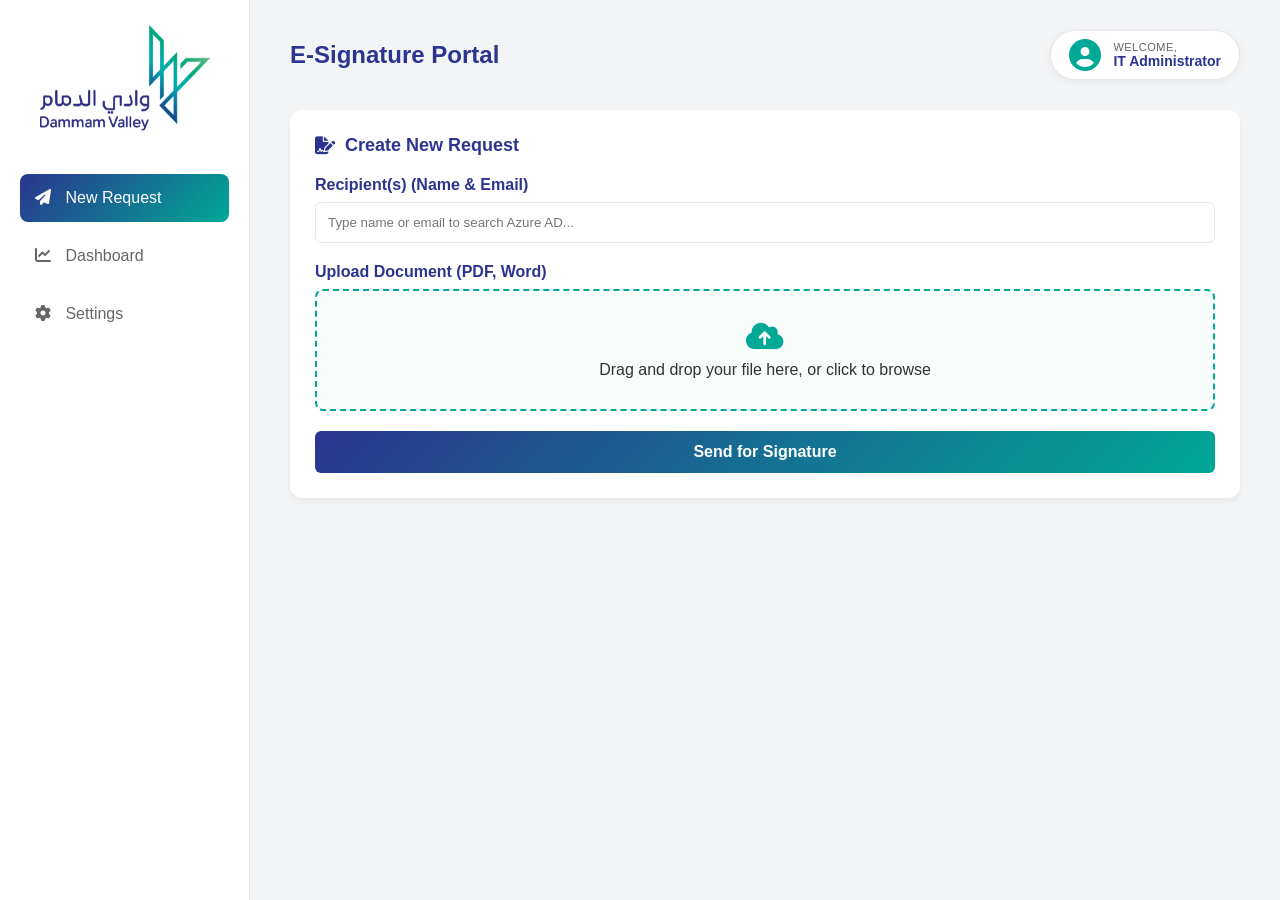
==== index.html @ 690c69aa "Update Smart Frontend" ====
<!DOCTYPE html>
<html lang="en">
<head>
    <meta charset="UTF-8">
    <meta name="viewport" content="width=device-width, initial-scale=1.0">
    <title>Dammam Valley E-Signature</title>
    
    <!-- Stylesheets -->
    <link rel="stylesheet" href="style.css">
    <!-- FontAwesome for Icons -->
    <link rel="stylesheet" href="https://cdnjs.cloudflare.com/ajax/libs/font-awesome/6.4.0/css/all.min.css">
    <!-- Microsoft Authentication Library (MSAL) -->
    <script src="https://alcdn.msauth.net/browser/2.30.0/js/msal-browser.min.js"></script>
</head>
<body>

    <!-- ==========================================
         SIDEBAR NAVIGATION
         ========================================== -->
    <div class="sidebar">
        <!-- Company Logo -->
        <img src="dammam-valley.png" alt="Dammam Valley Logo" class="logo">
        
        <!-- Navigation Menu -->
        <ul class="nav-links">
            <!-- Navigation triggers showSection() defined in script.js -->
            <li class="active" onclick="showSection('newRequest')"><i class="fa-solid fa-paper-plane"></i> New Request</li>
            <li onclick="showSection('dashboard')"><i class="fa-solid fa-chart-line"></i> Dashboard</li>
            <li><i class="fa-solid fa-gear"></i> Settings</li>
        </ul>
    </div>

    <!-- ==========================================
         MAIN CONTENT AREA
         ========================================== -->
    <div class="main-content">
        
        <!-- --- Header Section --- -->
        <header>
            <h1>E-Signature Portal</h1>
            
            <!-- Current User Profile / Greeting -->
            <!-- Note: In the future, this data can be fetched dynamically via Microsoft Graph API / Teams Context -->
            <div class="user-profile">
                <i class="fa-solid fa-circle-user avatar-icon"></i>
                <div class="user-info">
                    <span class="greeting">Welcome,</span>
                    <span class="user-name">IT Administrator</span>
                </div>
            </div>
        </header>

        <!-- --- SECTION 1: Create New Request (Default View) --- -->
        <section id="newRequestSection" class="card new-request-card">
            <h2><i class="fa-solid fa-file-signature"></i> Create New Request</h2>
            
            <form id="signatureForm">
                
                <!-- Smart Recipient Input (Supports Multiple Chips) -->
                <div class="form-group">
                    <label>Recipient(s) (Name & Email)</label>
                    <div class="chips-container" id="recipientChipsContainer" onclick="document.getElementById('recipientSearch').focus()">
                        <!-- Chips will be dynamically added here -->
                        <input type="text" id="recipientSearch" placeholder="Type name or email to search Azure AD..." autocomplete="off">
                    </div>
                    
                    <!-- Dropdown for Azure AD suggestions -->
                    <div id="searchResultsDropdown" class="dropdown-content" style="display: none;">
                        <!-- Results injected via script.js -->
                    </div>
                    
                    <!-- Hidden input to store final array of emails for Form Submit -->
                    <input type="hidden" id="finalRecipients" required>
                </div>

                <!-- File Upload Area -->
                <div class="form-group">
                    <label class="section-label">Upload Document (PDF, Word)</label>
                    <!-- Clicking this box triggers the hidden file input -->
                    <div class="file-upload-box" onclick="document.getElementById('document').click()">
                        <i class="fa-solid fa-cloud-arrow-up"></i>
                        <input type="file" id="document" accept=".pdf, .doc, .docx" required style="display:none;">
                        <p id="fileNameDisplay">Drag and drop your file here, or click to browse</p>
                    </div>
                </div>

                <!-- Hidden Fields for Sender Information -->
                <!-- Note: These can be dynamically populated using MS Graph / Teams Context -->
                <input type="hidden" id="senderName" value="IT Administrator">
                <input type="hidden" id="senderEmail" value="it_dept@dammamvalley.sa">
                
                <!-- Submit Button -->
                <button type="submit" class="btn-primary">Send for Signature</button>
            </form>
        </section>

        <!-- --- SECTION 2: Dashboard (Hidden by Default) --- -->
        <section id="dashboardSection" class="card dashboard-card" style="display: none;">
            
            <!-- Sent Requests Table -->
            <h2><i class="fa-solid fa-paper-plane"></i> Sent Requests</h2>
            <table class="requests-table">
                <thead>
                    <tr>
                        <th>Recipient Name</th>
                        <th>Document</th>
                        <th>Date</th>
                        <th>Status</th>
                        <th>Details</th>
                    </tr>
                </thead>
                <!-- Data injected dynamically via script.js (from mock data / future SharePoint list) -->
                <tbody id="sentRequestsBody">
                </tbody>
            </table>

            <!-- Received Requests Table -->
            <h2 style="margin-top: 40px;"><i class="fa-solid fa-inbox"></i> Received Requests</h2>
            <table class="requests-table">
                <thead>
                    <tr>
                        <th>Sender Name</th>
                        <th>Document</th>
                        <th>Date</th>
                        <th>Status</th>
                        <th>Details</th>
                    </tr>
                </thead>
                <!-- Data injected dynamically via script.js -->
                <tbody id="receivedRequestsBody">
                </tbody>
            </table>
        </section>

    </div>

    <!-- ==========================================
         MODAL: Request Details (Dynamic Popup)
         ========================================== -->
    <div id="detailsModal" class="modal">
        <div class="modal-content">
            <!-- Close Button -->
            <span class="close" onclick="closeModal()">&times;</span>
            
            <!-- Modal Header -->
            <div class="modal-header">
                <h2><i class="fa-solid fa-file-contract"></i> Signature Request Details</h2>
                <span id="modalStatusBadge" class="status">Loading...</span>
            </div>
            
            <!-- Modal Body -->
            <div class="modal-body">
                <div class="details-grid">
                    
                    <!-- Sender Information Card -->
                    <div class="detail-box">
                        <h3><i class="fa-solid fa-paper-plane"></i> Sender Info</h3>
                        <p><strong>Name:</strong> <span id="modalSenderName"></span></p>
                        <p><strong>Email:</strong> <span id="modalSenderEmail"></span></p>
                    </div>

                    <!-- Recipient Information Card -->
                    <div class="detail-box">
                        <h3><i class="fa-solid fa-user-pen"></i> Recipient Info</h3>
                        <p><strong>Name:</strong> <span id="modalRecipientName"></span></p>
                        <p><strong>Email:</strong> <span id="modalRecipientEmail"></span></p>
                    </div>
                </div>

                <!-- Document Metadata Card -->
                <div class="document-info-box">
                    <h3><i class="fa-solid fa-file-pdf"></i> Document Information</h3>
                    <p><strong>File Name:</strong> <span id="modalFileName"></span></p>
                    <p><strong>Order ID:</strong> <span id="modalOrderId"></span></p>
                    <p><strong>Date Created:</strong> <span id="modalDate"></span></p>
                </div>
                
                <!-- Action Buttons -->
                <div class="modal-actions">
                    <button class="btn-primary" id="btnViewDocument" style="width: auto;"><i class="fa-solid fa-eye"></i> View Document</button>
                    <!-- Reminder button visibility controlled by script.js based on status and user role -->
                    <button class="btn-secondary" id="btnSendReminder" style="width: auto;"><i class="fa-solid fa-bell"></i> Send Reminder</button>
                </div>
            </div>
        </div>
    </div>

    <!-- External JavaScript -->
    <script src="script.js"></script>
</body>
</html>
---- style.css ----
/* ==========================================
   1. CSS VARIABLES (Theme Colors & Settings)
   Note: Colors are inspired by Dammam Valley branding
   ========================================== */
:root {
    --dv-dark-blue: #2B358F;
    --dv-teal: #00A896;
    --dv-gradient: linear-gradient(135deg, #2B358F 0%, #00A896 100%);
    --bg-color: #F3F4F6;
    --card-bg: #FFFFFF;
    --text-main: #333333;
    --text-muted: #666666;
    --border-color: #E5E7EB;
}

/* ==========================================
   2. RESET & BASE STYLES
   ========================================== */
* {
    box-sizing: border-box;
    margin: 0;
    padding: 0;
    font-family: 'Segoe UI', Tahoma, Geneva, Verdana, sans-serif;
}

body {
    background-color: var(--bg-color);
    display: flex;
    min-height: 100vh;
    color: var(--text-main);
}

/* ==========================================
   3. SIDEBAR NAVIGATION
   ========================================== */
.sidebar {
    width: 250px;
    background: white;
    border-right: 1px solid var(--border-color);
    padding: 20px;
    display: flex;
    flex-direction: column;
}

.logo {
    width: 100%;
    max-width: 180px;
    margin-bottom: 40px;
    align-self: center;
}

.nav-links {
    list-style: none;
}

.nav-links li {
    padding: 15px;
    margin-bottom: 10px;
    border-radius: 8px;
    cursor: pointer;
    color: var(--text-muted);
    transition: all 0.3s;
}

.nav-links li i {
    margin-right: 10px;
}

/* Active and Hover states for sidebar links */
.nav-links li:hover, 
.nav-links li.active {
    background: var(--dv-gradient);
    color: white;
}

/* ==========================================
   4. MAIN CONTENT & HEADER
   ========================================== */
.main-content {
    flex: 1;
    padding: 30px 40px;
}

header {
    display: flex;
    justify-content: space-between;
    align-items: center;
    margin-bottom: 30px;
}

header h1 {
    color: var(--dv-dark-blue);
    font-size: 24px;
}

/* User Profile Badge (Top Right) */
.user-profile {
    display: flex;
    align-items: center;
    gap: 12px;
    background: white;
    padding: 8px 18px;
    border-radius: 30px;
    box-shadow: 0 2px 8px rgba(0,0,0,0.06);
    border: 1px solid var(--border-color);
}

.avatar-icon {
    font-size: 32px;
    color: var(--dv-teal);
}

.user-info {
    display: flex;
    flex-direction: column;
}

.greeting {
    font-size: 11px;
    color: var(--text-muted);
    text-transform: uppercase;
    letter-spacing: 0.5px;
}

.user-name {
    font-size: 14px;
    font-weight: bold;
    color: var(--dv-dark-blue);
}

/* ==========================================
   5. CARDS & FORMS (New Request Section)
   ========================================== */
.card {
    background: var(--card-bg);
    border-radius: 12px;
    padding: 25px;
    margin-bottom: 30px;
    box-shadow: 0 4px 6px rgba(0,0,0,0.05);
}

h2 {
    color: var(--dv-dark-blue);
    font-size: 18px;
    margin-bottom: 20px;
    display: flex;
    align-items: center;
    gap: 10px;
}

.form-group {
    margin-bottom: 20px;
}

label {
    display: block;
    margin-bottom: 8px;
    font-weight: 600;
    color: var(--dv-dark-blue);
}

input[type="text"] {
    width: 100%;
    padding: 12px;
    border: 1px solid var(--border-color);
    border-radius: 6px;
    outline: none;
}

input[type="text"]:focus {
    border-color: var(--dv-teal);
    box-shadow: 0 0 0 3px rgba(0, 168, 150, 0.1);
}

/* Drag & Drop File Upload Area */
.file-upload-box {
    border: 2px dashed var(--dv-teal);
    border-radius: 8px;
    padding: 30px;
    text-align: center;
    background-color: #f8fcfb;
    position: relative;
    cursor: pointer;
}

.file-upload-box i {
    font-size: 30px;
    color: var(--dv-teal);
    margin-bottom: 10px;
}

.file-upload-box input[type="file"] {
    position: absolute;
    top: 0; left: 0; width: 100%; height: 100%;
    opacity: 0; cursor: pointer;
}

/* ==========================================
   6. BUTTONS
   ========================================== */
.btn-primary {
    background: var(--dv-gradient);
    color: white;
    border: none;
    padding: 12px 25px;
    border-radius: 6px;
    cursor: pointer;
    font-weight: bold;
    font-size: 16px;
    width: 100%;
    transition: opacity 0.3s;
}

.btn-primary:hover {
    opacity: 0.9;
}

.btn-secondary {
    background: #f1f5f9;
    color: #475569;
    border: 1px solid #cbd5e1;
    padding: 10px 20px;
    border-radius: 6px;
    cursor: pointer;
    font-weight: bold;
    transition: all 0.3s;
}

.btn-secondary:hover {
    background: #e2e8f0;
    color: #1e293b;
}

.btn-view {
    background: none;
    border: 1px solid var(--dv-teal);
    color: var(--dv-teal);
    padding: 6px 12px;
    border-radius: 4px;
    cursor: pointer;
}

.btn-view:hover {
    background: var(--dv-teal);
    color: white;
}

/* ==========================================
   7. TABLES & STATUS BADGES (Dashboard)
   ========================================== */
.requests-table {
    width: 100%;
    border-collapse: collapse;
}

.requests-table th, .requests-table td {
    padding: 15px;
    text-align: left;
    border-bottom: 1px solid var(--border-color);
}

/* Status Badges */
.status {
    padding: 5px 12px;
    border-radius: 20px;
    font-size: 13px;
    font-weight: bold;
}

.status.pending { 
    background: #e0f0ff; 
    color: #0056b3; 
}

.status.signed { 
    background: #d4edda; 
    color: #155724; 
}

.status.declined {
    background: #fde8e8;
    color: #c81e1e;
}

/* ==========================================
   8. MODAL (Popup Details Overlay)
   ========================================== */
.modal {
    display: none; 
    position: fixed; 
    z-index: 100; 
    left: 0; top: 0; width: 100%; height: 100%; 
    background-color: rgba(0,0,0,0.5); 
}

.modal-content {
    background-color: white;
    padding: 30px;
    border-radius: 12px;
    width: 45%;             /* كبرنا العرض قليلاً ليتناسب مع التفاصيل */
    min-width: 500px;       /* يمنع النافذة من الانكماش الزائد */
    box-shadow: 0 10px 25px rgba(0,0,0,0.2);
    
    /* === الأكواد الجديدة لضمان التوسيط الدقيق داخل Teams === */
    position: absolute;
    top: 50%;
    left: 50%;
    transform: translate(-50%, -50%); /* يسحب النافذة للمنتصف تماماً */
    
    /* === حماية النافذة من القص في الشاشات الصغيرة === */
    max-height: 90vh;       /* النافذة لن تتجاوز 90% من طول الشاشة */
    overflow-y: auto;       /* إذا كانت التفاصيل كثيرة سيظهر شريط تمرير داخل النافذة فقط */
}

.close {
    color: #aaa;
    float: right;
    font-size: 28px;
    font-weight: bold;
    cursor: pointer;
}

.modal-header {
    display: flex;
    justify-content: space-between;
    align-items: center;
    border-bottom: 1px solid var(--border-color);
    padding-bottom: 15px;
    margin-bottom: 20px;
}

.modal-header h2 {
    margin-bottom: 0;
    font-size: 20px;
}

.details-grid {
    display: grid;
    grid-template-columns: 1fr 1fr;
    gap: 20px;
    margin-bottom: 20px;
}

/* Individual Info Boxes inside Modal */
.detail-box {
    background: #f8fcfb;
    border: 1px solid var(--border-color);
    border-radius: 8px;
    padding: 15px;
}

.detail-box h3 {
    font-size: 14px;
    color: var(--dv-teal);
    margin-bottom: 12px;
    border-bottom: 1px dashed var(--border-color);
    padding-bottom: 8px;
}

.detail-box p {
    font-size: 13px;
    margin-bottom: 8px;
    color: var(--text-main);
}

/* Document Meta-data Box inside Modal */
.document-info-box {
    background: #fff;
    border: 1px solid var(--border-color);
    border-left: 4px solid var(--dv-dark-blue);
    border-radius: 8px;
    padding: 15px;
    margin-bottom: 25px;
}

.document-info-box h3 {
    font-size: 15px;
    margin-bottom: 10px;
    color: var(--dv-dark-blue);
}

.document-info-box p {
    font-size: 13px;
    margin-bottom: 6px;
}

.modal-actions {
    display: flex;
    gap: 15px;
    justify-content: flex-end;
    border-top: 1px solid var(--border-color);
    padding-top: 20px;
}

/* Utility Classes */
.mt-15 { 
    margin-top: 15px; 
}

/* ==========================================
   9. CHIPS (Smart Input) & DROPDOWN
   ========================================== */
.chips-container {
    display: flex;
    flex-wrap: wrap;
    align-items: center;
    gap: 8px;
    width: 100%;
    padding: 8px;
    border: 1px solid var(--border-color);
    border-radius: 6px;
    background: white;
    cursor: text;
}
.chips-container:focus-within {
    border-color: var(--dv-teal);
    box-shadow: 0 0 0 3px rgba(0, 168, 150, 0.1);
}
.chips-container input {
    border: none;
    outline: none;
    flex: 1;
    min-width: 200px;
    padding: 4px;
    box-shadow: none;
}
.chip {
    display: flex;
    align-items: center;
    background-color: #e0f2f1;
    color: var(--dv-dark-blue);
    padding: 6px 12px;
    border-radius: 20px;
    font-size: 13px;
    font-weight: 600;
}
.chip i { margin-right: 6px; color: var(--dv-teal); }
.chip-close {
    margin-left: 8px;
    cursor: pointer;
    font-weight: bold;
    color: #999;
}
.chip-close:hover { color: red; }

/* Dropdown Results */
.dropdown-content {
    position: absolute;
    background-color: white;
    border: 1px solid var(--border-color);
    border-radius: 6px;
    width: calc(100% - 80px); /* Adjust based on padding */
    max-height: 200px;
    overflow-y: auto;
    box-shadow: 0px 8px 16px 0px rgba(0,0,0,0.1);
    z-index: 10;
    margin-top: 5px;
}
.dropdown-item {
    padding: 12px 15px;
    cursor: pointer;
    border-bottom: 1px solid #f1f1f1;
}
.dropdown-item:hover { background-color: #f8fcfb; }
.dropdown-item-name { font-weight: bold; color: var(--dv-dark-blue); display: block; }
.dropdown-item-email { font-size: 12px; color: var(--text-muted); }

/* ==========================================
   10. RESPONSIVE DESIGN (Mobile & Tablet)
   ========================================== */
@media (max-width: 768px) {
    body { flex-direction: column; }
    
    .sidebar { width: 100%; border-right: none; border-bottom: 1px solid var(--border-color); padding: 15px; flex-direction: row; justify-content: space-between; align-items: center; }
    .logo { width: 120px; margin-bottom: 0; }
    .nav-links { display: flex; gap: 10px; margin: 0; }
    .nav-links li { padding: 10px; margin: 0; font-size: 14px; }
    
    .main-content { padding: 20px; }
    header { flex-direction: column; align-items: flex-start; gap: 15px; }
    
    .modal-content { width: 95%; min-width: unset; padding: 20px; }
    .details-grid { grid-template-columns: 1fr; } /* Stack details on mobile */
    .requests-table th, .requests-table td { padding: 10px; font-size: 13px; }
}
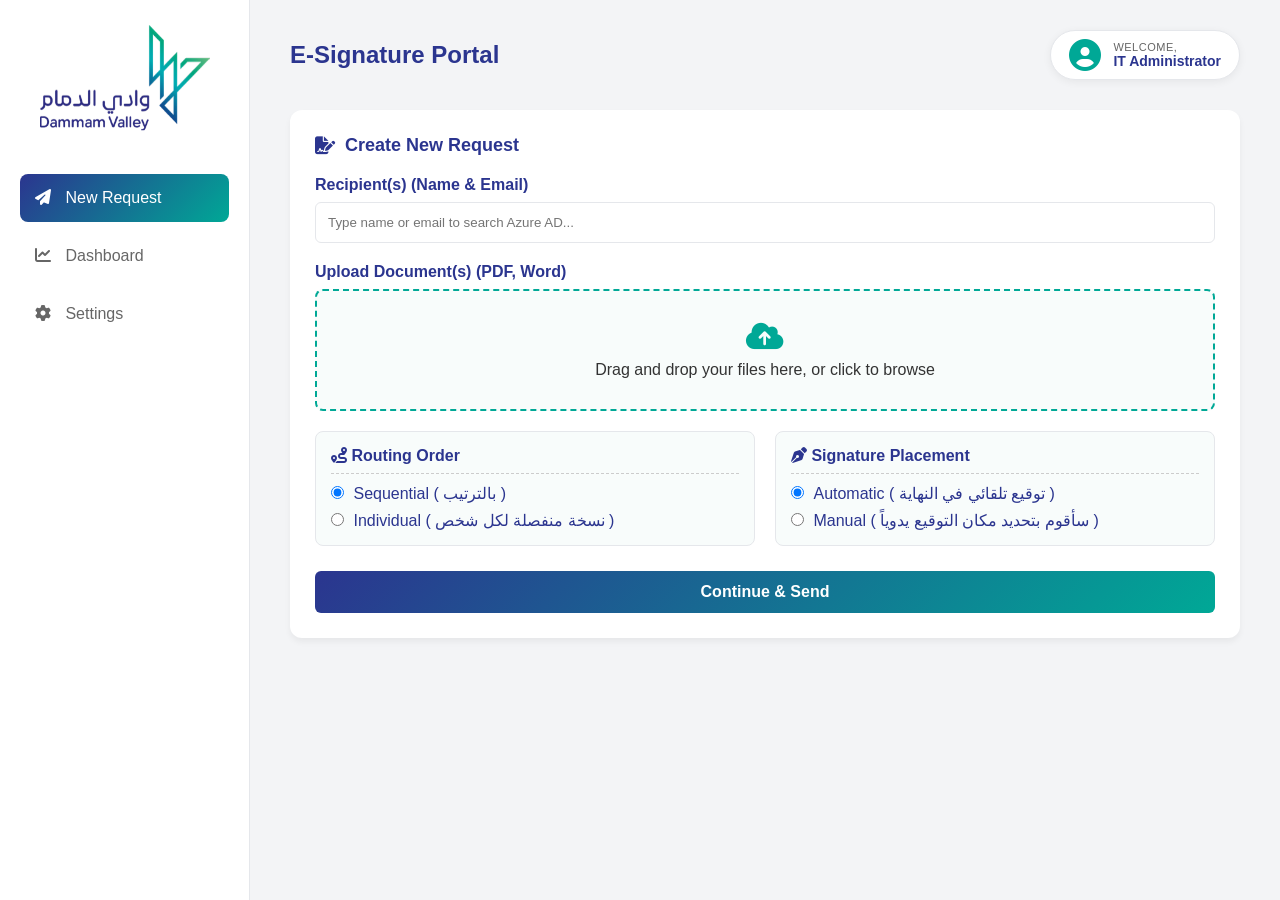
==== commit 5800645a: "Update send new request" ====
--- a/index.html
+++ b/index.html
@@ -65,32 +65,63 @@
                     </div>
                     
                     <!-- Dropdown for Azure AD suggestions -->
-                    <div id="searchResultsDropdown" class="dropdown-content" style="display: none;">
-                        <!-- Results injected via script.js -->
-                    </div>
+                    <div id="searchResultsDropdown" class="dropdown-content" style="display: none;"></div>
                     
                     <!-- Hidden input to store final array of emails for Form Submit -->
                     <input type="hidden" id="finalRecipients" required>
                 </div>
 
-                <!-- File Upload Area -->
+                <!-- File Upload Area (Updated for multiple files) -->
                 <div class="form-group">
-                    <label class="section-label">Upload Document (PDF, Word)</label>
-                    <!-- Clicking this box triggers the hidden file input -->
+                    <label class="section-label">Upload Document(s) (PDF, Word)</label>
                     <div class="file-upload-box" onclick="document.getElementById('document').click()">
                         <i class="fa-solid fa-cloud-arrow-up"></i>
-                        <input type="file" id="document" accept=".pdf, .doc, .docx" required style="display:none;">
-                        <p id="fileNameDisplay">Drag and drop your file here, or click to browse</p>
+                        <!-- أضفنا كلمة multiple للسماح برفع أكثر من ملف -->
+                        <input type="file" id="document" accept=".pdf, .doc, .docx" multiple required style="display:none;">
+                        <p id="fileNameDisplay">Drag and drop your files here, or click to browse</p>
+                    </div>
+                </div>
+
+                <!-- Advanced Sending Options Grid -->
+                <div class="advanced-options-grid" style="display: grid; grid-template-columns: 1fr 1fr; gap: 20px; margin-bottom: 25px;">
+                    
+                    <!-- Routing Options -->
+                    <div class="option-box" style="background: #f8fcfb; padding: 15px; border-radius: 8px; border: 1px solid var(--border-color);">
+                        <label style="margin-bottom: 10px; border-bottom: 1px dashed #ccc; padding-bottom: 8px; color: var(--dv-dark-blue);">
+                            <i class="fa-solid fa-route"></i> Routing Order
+                        </label>
+                        <div style="margin-top: 10px;">
+                            <input type="radio" id="routeSequential" name="routingOrder" value="sequential" checked>
+                            <label for="routeSequential" style="display:inline; font-weight:normal; margin-left: 5px; cursor: pointer;">Sequential ( بالترتيب )</label>
+                        </div>
+                        <div style="margin-top: 8px;">
+                            <input type="radio" id="routeParallel" name="routingOrder" value="parallel">
+                            <label for="routeParallel" style="display:inline; font-weight:normal; margin-left: 5px; cursor: pointer;">Individual ( نسخة منفصلة لكل شخص )</label>
+                        </div>
+                    </div>
+
+                    <!-- Signature Placement Options -->
+                    <div class="option-box" style="background: #f8fcfb; padding: 15px; border-radius: 8px; border: 1px solid var(--border-color);">
+                        <label style="margin-bottom: 10px; border-bottom: 1px dashed #ccc; padding-bottom: 8px; color: var(--dv-dark-blue);">
+                            <i class="fa-solid fa-pen-nib"></i> Signature Placement
+                        </label>
+                        <div style="margin-top: 10px;">
+                            <input type="radio" id="signAuto" name="signaturePlacement" value="auto" checked>
+                            <label for="signAuto" style="display:inline; font-weight:normal; margin-left: 5px; cursor: pointer;">Automatic ( توقيع تلقائي في النهاية )</label>
+                        </div>
+                        <div style="margin-top: 8px;">
+                            <input type="radio" id="signManual" name="signaturePlacement" value="manual">
+                            <label for="signManual" style="display:inline; font-weight:normal; margin-left: 5px; cursor: pointer;">Manual ( سأقوم بتحديد مكان التوقيع يدوياً )</label>
+                        </div>
                     </div>
                 </div>
 
                 <!-- Hidden Fields for Sender Information -->
-                <!-- Note: These can be dynamically populated using MS Graph / Teams Context -->
-                <input type="hidden" id="senderName" value="IT Administrator">
-                <input type="hidden" id="senderEmail" value="it_dept@dammamvalley.sa">
+                <input type="hidden" id="senderName" value="">
+                <input type="hidden" id="senderEmail" value="">
                 
                 <!-- Submit Button -->
-                <button type="submit" class="btn-primary">Send for Signature</button>
+                <button type="submit" class="btn-primary">Continue & Send</button>
             </form>
         </section>
 
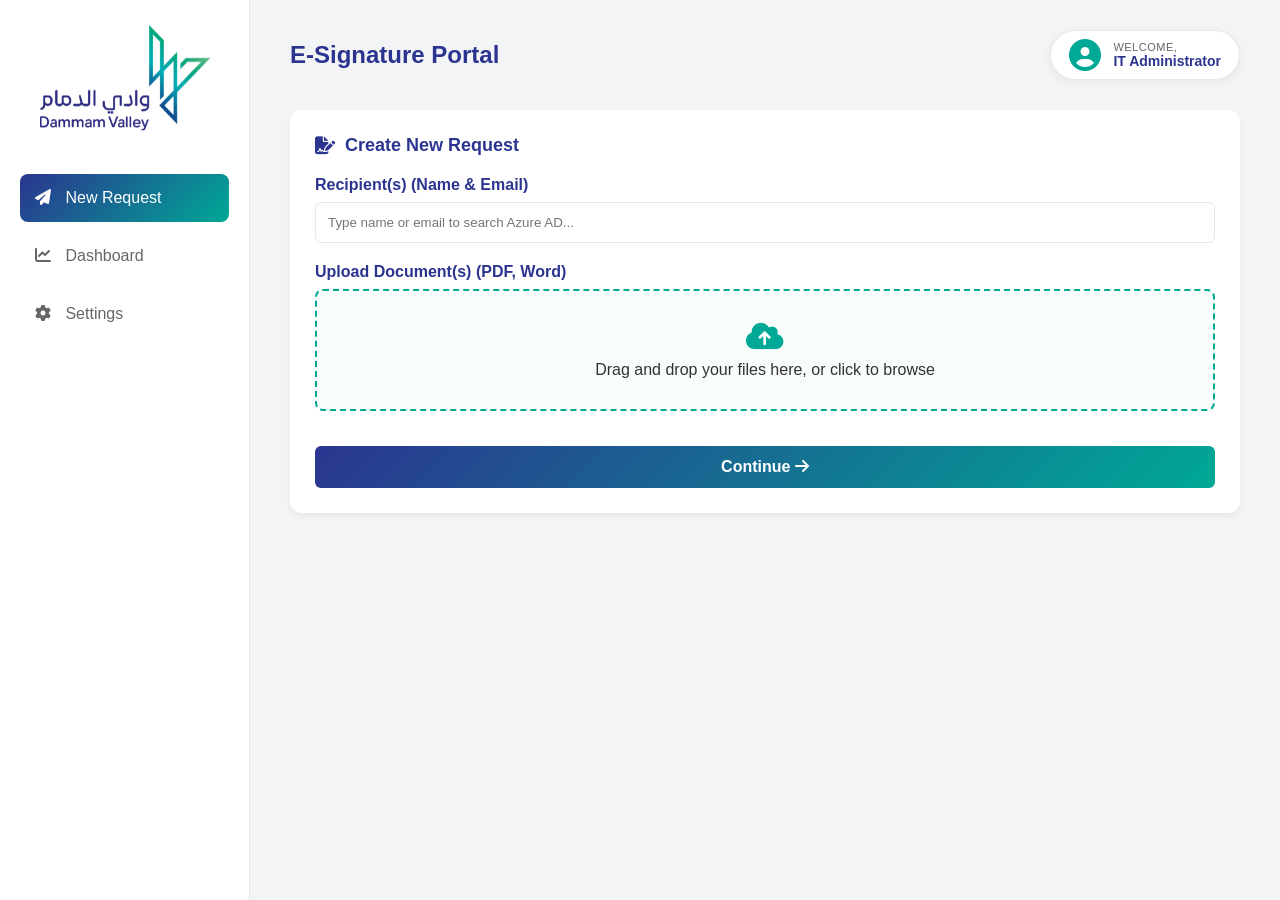
==== commit 53c44e9b: "Update Uplode file" ====
--- a/index.html
+++ b/index.html
@@ -80,48 +80,16 @@
                         <input type="file" id="document" accept=".pdf, .doc, .docx" multiple required style="display:none;">
                         <p id="fileNameDisplay">Drag and drop your files here, or click to browse</p>
                     </div>
-                </div>
-
-                <!-- Advanced Sending Options Grid -->
-                <div class="advanced-options-grid" style="display: grid; grid-template-columns: 1fr 1fr; gap: 20px; margin-bottom: 25px;">
-                    
-                    <!-- Routing Options -->
-                    <div class="option-box" style="background: #f8fcfb; padding: 15px; border-radius: 8px; border: 1px solid var(--border-color);">
-                        <label style="margin-bottom: 10px; border-bottom: 1px dashed #ccc; padding-bottom: 8px; color: var(--dv-dark-blue);">
-                            <i class="fa-solid fa-route"></i> Routing Order
-                        </label>
-                        <div style="margin-top: 10px;">
-                            <input type="radio" id="routeSequential" name="routingOrder" value="sequential" checked>
-                            <label for="routeSequential" style="display:inline; font-weight:normal; margin-left: 5px; cursor: pointer;">Sequential ( بالترتيب )</label>
-                        </div>
-                        <div style="margin-top: 8px;">
-                            <input type="radio" id="routeParallel" name="routingOrder" value="parallel">
-                            <label for="routeParallel" style="display:inline; font-weight:normal; margin-left: 5px; cursor: pointer;">Individual ( نسخة منفصلة لكل شخص )</label>
-                        </div>
-                    </div>
-
-                    <!-- Signature Placement Options -->
-                    <div class="option-box" style="background: #f8fcfb; padding: 15px; border-radius: 8px; border: 1px solid var(--border-color);">
-                        <label style="margin-bottom: 10px; border-bottom: 1px dashed #ccc; padding-bottom: 8px; color: var(--dv-dark-blue);">
-                            <i class="fa-solid fa-pen-nib"></i> Signature Placement
-                        </label>
-                        <div style="margin-top: 10px;">
-                            <input type="radio" id="signAuto" name="signaturePlacement" value="auto" checked>
-                            <label for="signAuto" style="display:inline; font-weight:normal; margin-left: 5px; cursor: pointer;">Automatic ( توقيع تلقائي في النهاية )</label>
-                        </div>
-                        <div style="margin-top: 8px;">
-                            <input type="radio" id="signManual" name="signaturePlacement" value="manual">
-                            <label for="signManual" style="display:inline; font-weight:normal; margin-left: 5px; cursor: pointer;">Manual ( سأقوم بتحديد مكان التوقيع يدوياً )</label>
-                        </div>
-                    </div>
+                    <!-- هذه الحاوية الجديدة ستعرض الملفات المختارة بشكل أنيق -->
+                    <div id="uploadedFilesContainer" class="uploaded-files-list"></div>
                 </div>
 
                 <!-- Hidden Fields for Sender Information -->
                 <input type="hidden" id="senderName" value="">
                 <input type="hidden" id="senderEmail" value="">
                 
-                <!-- Submit Button -->
-                <button type="submit" class="btn-primary">Continue & Send</button>
+                <!-- زر المتابعة لفتح نافذة الخيارات -->
+                <button type="button" class="btn-primary" onclick="openOptionsModal()">Continue <i class="fa-solid fa-arrow-right"></i></button>
             </form>
         </section>
 
@@ -216,6 +184,58 @@
         </div>
     </div>
 
+    <!-- ==========================================
+         MODAL: Sending Options & Summary
+         ========================================== -->
+    <div id="sendOptionsModal" class="modal">
+        <div class="modal-content" style="max-width: 600px;">
+            <span class="close" onclick="closeOptionsModal()">&times;</span>
+            <div class="modal-header">
+                <h2><i class="fa-solid fa-sliders"></i> Sending Options</h2>
+            </div>
+            
+            <div class="modal-body">
+                <!-- عرض الملفات المختارة -->
+                <div class="summary-section" style="margin-bottom: 20px;">
+                    <h3 style="font-size: 14px; color: var(--dv-dark-blue); border-bottom: 1px dashed var(--border-color); padding-bottom: 8px; margin-bottom: 10px;">
+                        <i class="fa-solid fa-file-pdf"></i> Selected Files
+                    </h3>
+                    <ul id="summaryFilesList" style="list-style: none; padding-left: 0; font-size: 13px; color: var(--text-muted);"></ul>
+                </div>
+
+                <!-- عرض وترتيب المستلمين -->
+                <div class="summary-section" style="margin-bottom: 25px;">
+                    <h3 style="font-size: 14px; color: var(--dv-dark-blue); border-bottom: 1px dashed var(--border-color); padding-bottom: 8px; margin-bottom: 10px;">
+                        <i class="fa-solid fa-users"></i> Recipients Order 
+                        <span style="font-size: 11px; font-weight: normal; color: #888;">(Use arrows to reorder - استخدم الأسهم للترتيب)</span>
+                    </h3>
+                    <ul id="summaryRecipientsList" class="reorder-list">
+                        <!-- سيتم تعبئة الأسماء هنا برمجياً -->
+                    </ul>
+                </div>
+
+                <!-- خيارات طريقة الإرسال -->
+                <div class="routing-options" style="background: #f8fcfb; padding: 15px; border-radius: 8px; border: 1px solid var(--border-color); margin-bottom: 25px;">
+                    <label style="font-weight: bold; color: var(--dv-dark-blue); display: block; margin-bottom: 10px;">Routing Type (طريقة الإرسال):</label>
+                    <div style="display: flex; gap: 20px;">
+                        <label style="cursor: pointer;"><input type="radio" name="modalRouting" value="sequential" checked> Sequential (بالترتيب)</label>
+                        <label style="cursor: pointer;"><input type="radio" name="modalRouting" value="parallel"> Individual (نسخ فردية)</label>
+                    </div>
+                </div>
+
+                <!-- أزرار الإرسال النهائية -->
+                <div class="modal-actions" style="display: flex; gap: 15px; justify-content: space-between; border-top: none; padding-top: 0;">
+                    <button class="btn-secondary" style="flex: 1; text-align: center; justify-content: center;" onclick="submitFinalRequest('manual')">
+                        <i class="fa-solid fa-pen-nib"></i> Manual Placement<br><small>(تعديل التوقيع يدوياً)</small>
+                    </button>
+                    <button class="btn-primary" style="flex: 1; text-align: center; justify-content: center;" onclick="submitFinalRequest('auto')">
+                        <i class="fa-solid fa-wand-magic-sparkles"></i> Auto Placement<br><small>(توقيع تلقائي)</small>
+                    </button>
+                </div>
+            </div>
+        </div>
+    </div>
+
     <!-- External JavaScript -->
     <script src="script.js"></script>
 </body>
--- a/style.css
+++ b/style.css
@@ -482,4 +482,85 @@
     .modal-content { width: 95%; min-width: unset; padding: 20px; }
     .details-grid { grid-template-columns: 1fr; } /* Stack details on mobile */
     .requests-table th, .requests-table td { padding: 10px; font-size: 13px; }
+}
+
+/* ==========================================
+   11. REORDER LIST (Sending Options Modal)
+   ========================================== */
+.reorder-list {
+    list-style: none;
+    padding: 0;
+    margin: 0;
+}
+
+.reorder-list li {
+    display: flex;
+    justify-content: space-between;
+    align-items: center;
+    background: white;
+    border: 1px solid var(--border-color);
+    padding: 8px 15px;
+    margin-bottom: 6px;
+    border-radius: 6px;
+    font-size: 13px;
+    font-weight: 500;
+    box-shadow: 0 1px 3px rgba(0,0,0,0.02);
+}
+
+.reorder-controls button {
+    background: none;
+    border: none;
+    color: var(--dv-teal);
+    cursor: pointer;
+    padding: 5px;
+    font-size: 15px;
+    transition: color 0.2s;
+}
+
+.reorder-controls button:hover {
+    color: var(--dv-dark-blue);
+}
+
+.reorder-controls button:disabled {
+    color: #d1d5db;
+    cursor: not-allowed;
+}
+
+/* ==========================================
+   12. FILE UPLOAD LIST & PREVIEW
+   ========================================== */
+.uploaded-files-list {
+    margin-top: 15px;
+    display: flex;
+    flex-direction: column;
+    gap: 8px;
+}
+
+.file-item {
+    display: flex;
+    justify-content: space-between;
+    align-items: center;
+    background: #f8fcfb;
+    border: 1px solid var(--dv-teal);
+    padding: 8px 12px;
+    border-radius: 6px;
+    font-size: 13px;
+    color: var(--dv-dark-blue);
+}
+
+.file-item-info {
+    display: flex;
+    align-items: center;
+    gap: 8px;
+}
+
+.file-item-remove {
+    color: #ef4444;
+    cursor: pointer;
+    font-size: 14px;
+    transition: color 0.2s;
+}
+
+.file-item-remove:hover {
+    color: #b91c1c;
 }
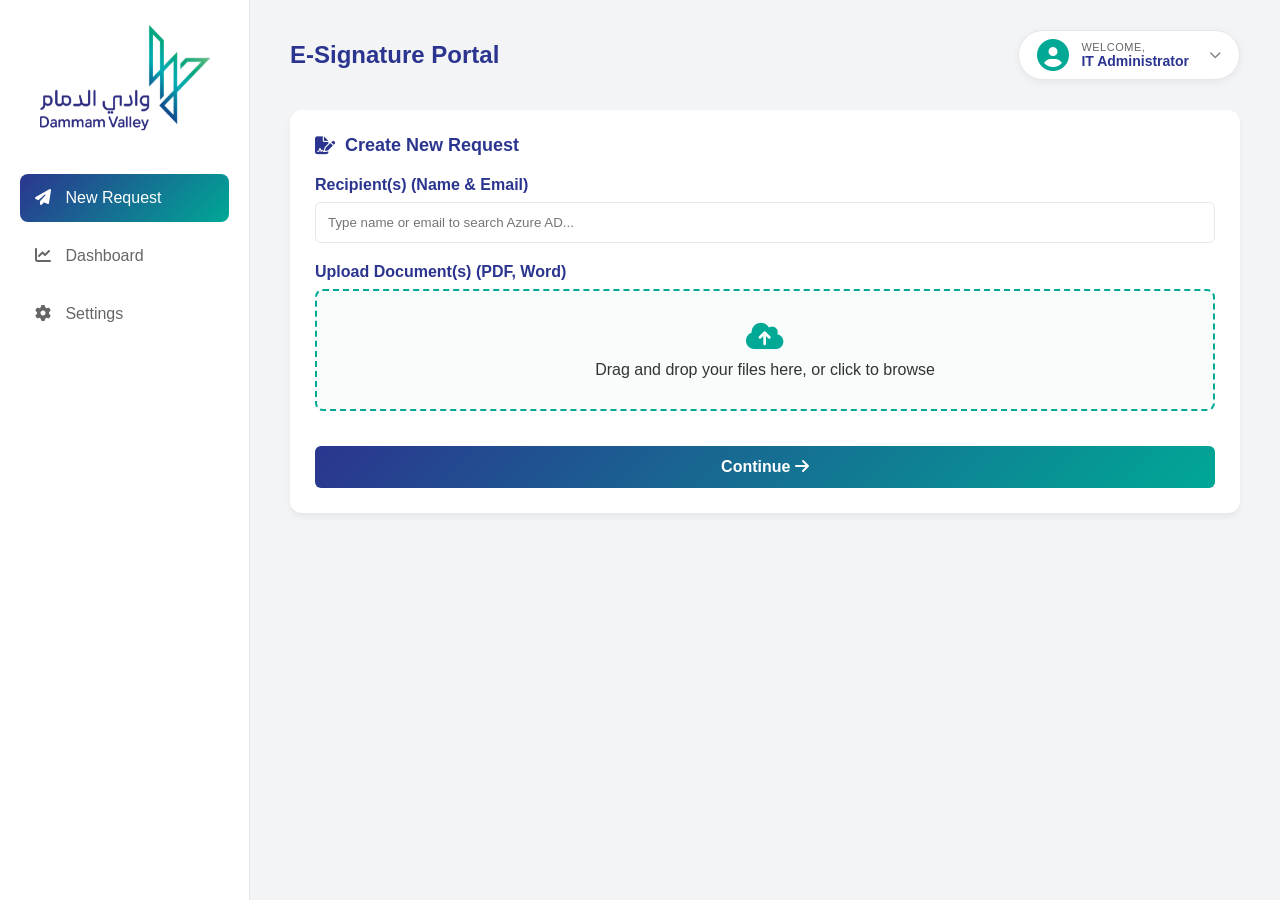
==== commit 2119d877: "Update logout" ====
--- a/index.html
+++ b/index.html
@@ -40,12 +40,26 @@
             <h1>E-Signature Portal</h1>
             
             <!-- Current User Profile / Greeting -->
-            <!-- Note: In the future, this data can be fetched dynamically via Microsoft Graph API / Teams Context -->
-            <div class="user-profile">
+            <div class="user-profile" id="userProfileBtn" onclick="toggleProfileMenu(event)">
                 <i class="fa-solid fa-circle-user avatar-icon"></i>
                 <div class="user-info">
                     <span class="greeting">Welcome,</span>
                     <span class="user-name">IT Administrator</span>
+                </div>
+                <!-- سهم صغير ليدل على وجود قائمة -->
+                <i class="fa-solid fa-chevron-down" style="font-size: 12px; color: #888; margin-left: 8px;"></i>
+                
+                <!-- القائمة المنسدلة للبروفايل (مخفية افتراضياً) -->
+                <div class="profile-menu" id="profileMenu" style="display: none;">
+                    <div class="profile-menu-header">
+                        <span id="menuUserName" class="menu-name">IT Administrator</span>
+                        <span id="menuUserEmail" class="menu-email">it_dept@dammamvalley.sa</span>
+                    </div>
+                    <div class="profile-menu-body">
+                        <button onclick="logoutUser()" class="btn-logout">
+                            <i class="fa-solid fa-arrow-right-from-bracket"></i> Sign Out
+                        </button>
+                    </div>
                 </div>
             </div>
         </header>
--- a/style.css
+++ b/style.css
@@ -563,4 +563,76 @@
 
 .file-item-remove:hover {
     color: #b91c1c;
+}
+
+/* ==========================================
+   13. USER PROFILE DROPDOWN MENU
+   ========================================== */
+.user-profile {
+    position: relative;
+    cursor: pointer;
+    user-select: none;
+    transition: background 0.3s;
+}
+
+.user-profile:hover {
+    background: #f8fcfb;
+}
+
+.profile-menu {
+    position: absolute;
+    top: 115%;
+    right: 0;
+    background: white;
+    border: 1px solid var(--border-color);
+    border-radius: 8px;
+    box-shadow: 0 4px 15px rgba(0,0,0,0.1);
+    width: 240px;
+    z-index: 1000;
+    cursor: default;
+}
+
+.profile-menu-header {
+    padding: 15px;
+    border-bottom: 1px solid var(--border-color);
+    display: flex;
+    flex-direction: column;
+    gap: 5px;
+}
+
+.menu-name {
+    font-weight: bold;
+    color: var(--dv-dark-blue);
+    font-size: 14px;
+}
+
+.menu-email {
+    font-size: 12px;
+    color: var(--text-muted);
+    word-break: break-all;
+}
+
+.profile-menu-body {
+    padding: 10px;
+}
+
+.btn-logout {
+    width: 100%;
+    background: #fee2e2;
+    color: #b91c1c;
+    border: none;
+    padding: 10px;
+    border-radius: 6px;
+    cursor: pointer;
+    font-weight: bold;
+    display: flex;
+    align-items: center;
+    justify-content: center;
+    gap: 8px;
+    transition: background 0.2s;
+}
+
+.btn-logout:hover {
+    background: #fca5a5;
+    color: #991b1b;
 }
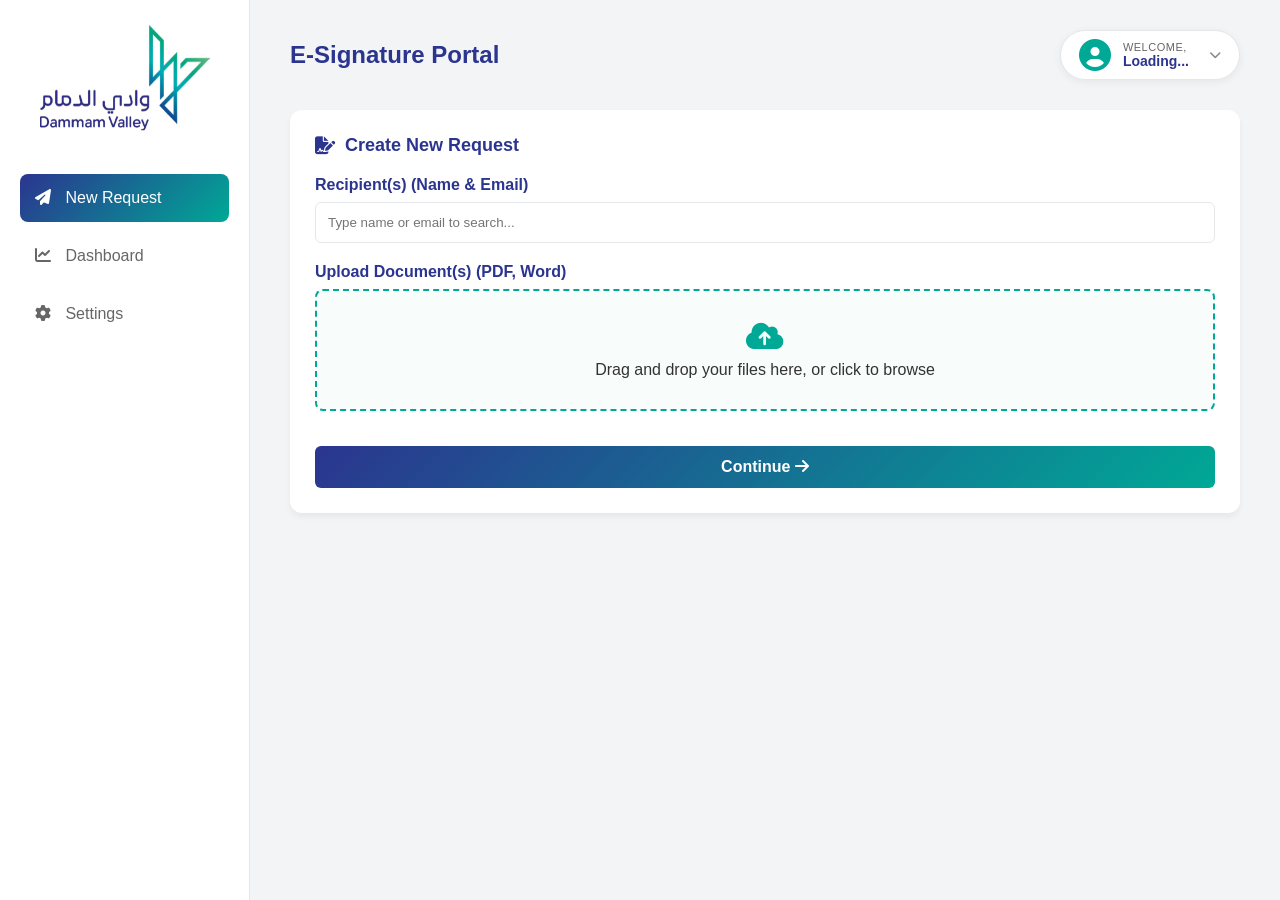
==== commit 645fc537: "Update Everything" ====
--- a/index.html
+++ b/index.html
@@ -5,10 +5,13 @@
     <meta name="viewport" content="width=device-width, initial-scale=1.0">
     <title>Dammam Valley E-Signature</title>
     
-    <!-- Stylesheets -->
-    <link rel="stylesheet" href="style.css">
+    <!-- Stylesheets (تأكد أن المجلد اسمه css وأن الملفات داخله) -->
+    <link rel="stylesheet" href="css/style.css">
+    <link rel="stylesheet" href="css/responsive.css">
+    
     <!-- FontAwesome for Icons -->
     <link rel="stylesheet" href="https://cdnjs.cloudflare.com/ajax/libs/font-awesome/6.4.0/css/all.min.css">
+    
     <!-- Microsoft Authentication Library (MSAL) -->
     <script src="https://alcdn.msauth.net/browser/2.30.0/js/msal-browser.min.js"></script>
 </head>
@@ -18,15 +21,17 @@
          SIDEBAR NAVIGATION
          ========================================== -->
     <div class="sidebar">
-        <!-- Company Logo -->
         <img src="dammam-valley.png" alt="Dammam Valley Logo" class="logo">
-        
-        <!-- Navigation Menu -->
         <ul class="nav-links">
-            <!-- Navigation triggers showSection() defined in script.js -->
-            <li class="active" onclick="showSection('newRequest')"><i class="fa-solid fa-paper-plane"></i> New Request</li>
-            <li onclick="showSection('dashboard')"><i class="fa-solid fa-chart-line"></i> Dashboard</li>
-            <li><i class="fa-solid fa-gear"></i> Settings</li>
+            <li class="active" onclick="NavigationModule.showSection('newRequest')">
+                <i class="fa-solid fa-paper-plane"></i> New Request
+            </li>
+            <li onclick="NavigationModule.showSection('dashboard')">
+                <i class="fa-solid fa-chart-line"></i> Dashboard
+            </li>
+            <li>
+                <i class="fa-solid fa-gear"></i> Settings
+            </li>
         </ul>
     </div>
 
@@ -35,28 +40,25 @@
          ========================================== -->
     <div class="main-content">
         
-        <!-- --- Header Section --- -->
+        <!-- Header Section -->
         <header>
             <h1>E-Signature Portal</h1>
             
-            <!-- Current User Profile / Greeting -->
-            <div class="user-profile" id="userProfileBtn" onclick="toggleProfileMenu(event)">
+            <div class="user-profile" id="userProfileBtn" onclick="AuthModule.toggleProfileMenu(event)">
                 <i class="fa-solid fa-circle-user avatar-icon"></i>
                 <div class="user-info">
                     <span class="greeting">Welcome,</span>
-                    <span class="user-name">IT Administrator</span>
-                </div>
-                <!-- سهم صغير ليدل على وجود قائمة -->
+                    <span class="user-name" id="headerUserName">Loading...</span>
+                </div>
                 <i class="fa-solid fa-chevron-down" style="font-size: 12px; color: #888; margin-left: 8px;"></i>
                 
-                <!-- القائمة المنسدلة للبروفايل (مخفية افتراضياً) -->
                 <div class="profile-menu" id="profileMenu" style="display: none;">
                     <div class="profile-menu-header">
-                        <span id="menuUserName" class="menu-name">IT Administrator</span>
-                        <span id="menuUserEmail" class="menu-email">it_dept@dammamvalley.sa</span>
+                        <span id="menuUserName" class="menu-name"></span>
+                        <span id="menuUserEmail" class="menu-email"></span>
                     </div>
                     <div class="profile-menu-body">
-                        <button onclick="logoutUser()" class="btn-logout">
+                        <button onclick="AuthModule.logoutUser()" class="btn-logout">
                             <i class="fa-solid fa-arrow-right-from-bracket"></i> Sign Out
                         </button>
                     </div>
@@ -64,53 +66,43 @@
             </div>
         </header>
 
-        <!-- --- SECTION 1: Create New Request (Default View) --- -->
+        <!-- SECTION 1: Create New Request -->
         <section id="newRequestSection" class="card new-request-card">
             <h2><i class="fa-solid fa-file-signature"></i> Create New Request</h2>
             
             <form id="signatureForm">
                 
-                <!-- Smart Recipient Input (Supports Multiple Chips) -->
                 <div class="form-group">
                     <label>Recipient(s) (Name & Email)</label>
                     <div class="chips-container" id="recipientChipsContainer" onclick="document.getElementById('recipientSearch').focus()">
-                        <!-- Chips will be dynamically added here -->
-                        <input type="text" id="recipientSearch" placeholder="Type name or email to search Azure AD..." autocomplete="off">
-                    </div>
-                    
-                    <!-- Dropdown for Azure AD suggestions -->
+                        <input type="text" id="recipientSearch" placeholder="Type name or email to search..." autocomplete="off">
+                    </div>
                     <div id="searchResultsDropdown" class="dropdown-content" style="display: none;"></div>
-                    
-                    <!-- Hidden input to store final array of emails for Form Submit -->
                     <input type="hidden" id="finalRecipients" required>
                 </div>
 
-                <!-- File Upload Area (Updated for multiple files) -->
                 <div class="form-group">
                     <label class="section-label">Upload Document(s) (PDF, Word)</label>
                     <div class="file-upload-box" onclick="document.getElementById('document').click()">
                         <i class="fa-solid fa-cloud-arrow-up"></i>
-                        <!-- أضفنا كلمة multiple للسماح برفع أكثر من ملف -->
-                        <input type="file" id="document" accept=".pdf, .doc, .docx" multiple required style="display:none;">
+                        <input type="file" id="document" accept=".pdf, .doc, .docx" multiple style="display:none;">
                         <p id="fileNameDisplay">Drag and drop your files here, or click to browse</p>
                     </div>
-                    <!-- هذه الحاوية الجديدة ستعرض الملفات المختارة بشكل أنيق -->
                     <div id="uploadedFilesContainer" class="uploaded-files-list"></div>
                 </div>
 
-                <!-- Hidden Fields for Sender Information -->
                 <input type="hidden" id="senderName" value="">
                 <input type="hidden" id="senderEmail" value="">
                 
-                <!-- زر المتابعة لفتح نافذة الخيارات -->
-                <button type="button" class="btn-primary" onclick="openOptionsModal()">Continue <i class="fa-solid fa-arrow-right"></i></button>
+                <button type="button" class="btn-primary" onclick="SubmissionModule.openOptionsModal()">
+                    Continue <i class="fa-solid fa-arrow-right"></i>
+                </button>
             </form>
         </section>
 
-        <!-- --- SECTION 2: Dashboard (Hidden by Default) --- -->
+        <!-- SECTION 2: Dashboard -->
         <section id="dashboardSection" class="card dashboard-card" style="display: none;">
             
-            <!-- Sent Requests Table -->
             <h2><i class="fa-solid fa-paper-plane"></i> Sent Requests</h2>
             <table class="requests-table">
                 <thead>
@@ -122,12 +114,9 @@
                         <th>Details</th>
                     </tr>
                 </thead>
-                <!-- Data injected dynamically via script.js (from mock data / future SharePoint list) -->
-                <tbody id="sentRequestsBody">
-                </tbody>
+                <tbody id="sentRequestsBody"></tbody>
             </table>
 
-            <!-- Received Requests Table -->
             <h2 style="margin-top: 40px;"><i class="fa-solid fa-inbox"></i> Received Requests</h2>
             <table class="requests-table">
                 <thead>
@@ -139,40 +128,32 @@
                         <th>Details</th>
                     </tr>
                 </thead>
-                <!-- Data injected dynamically via script.js -->
-                <tbody id="receivedRequestsBody">
-                </tbody>
+                <tbody id="receivedRequestsBody"></tbody>
             </table>
         </section>
 
     </div>
 
     <!-- ==========================================
-         MODAL: Request Details (Dynamic Popup)
+         MODALS
          ========================================== -->
+    
+    <!-- Details Modal -->
     <div id="detailsModal" class="modal">
         <div class="modal-content">
-            <!-- Close Button -->
-            <span class="close" onclick="closeModal()">&times;</span>
-            
-            <!-- Modal Header -->
+            <span class="close" onclick="DashboardModule.closeModal()">&times;</span>
             <div class="modal-header">
                 <h2><i class="fa-solid fa-file-contract"></i> Signature Request Details</h2>
                 <span id="modalStatusBadge" class="status">Loading...</span>
             </div>
             
-            <!-- Modal Body -->
             <div class="modal-body">
                 <div class="details-grid">
-                    
-                    <!-- Sender Information Card -->
                     <div class="detail-box">
                         <h3><i class="fa-solid fa-paper-plane"></i> Sender Info</h3>
                         <p><strong>Name:</strong> <span id="modalSenderName"></span></p>
                         <p><strong>Email:</strong> <span id="modalSenderEmail"></span></p>
                     </div>
-
-                    <!-- Recipient Information Card -->
                     <div class="detail-box">
                         <h3><i class="fa-solid fa-user-pen"></i> Recipient Info</h3>
                         <p><strong>Name:</strong> <span id="modalRecipientName"></span></p>
@@ -180,7 +161,6 @@
                     </div>
                 </div>
 
-                <!-- Document Metadata Card -->
                 <div class="document-info-box">
                     <h3><i class="fa-solid fa-file-pdf"></i> Document Information</h3>
                     <p><strong>File Name:</strong> <span id="modalFileName"></span></p>
@@ -188,28 +168,27 @@
                     <p><strong>Date Created:</strong> <span id="modalDate"></span></p>
                 </div>
                 
-                <!-- Action Buttons -->
                 <div class="modal-actions">
-                    <button class="btn-primary" id="btnViewDocument" style="width: auto;"><i class="fa-solid fa-eye"></i> View Document</button>
-                    <!-- Reminder button visibility controlled by script.js based on status and user role -->
-                    <button class="btn-secondary" id="btnSendReminder" style="width: auto;"><i class="fa-solid fa-bell"></i> Send Reminder</button>
+                    <button class="btn-primary" id="btnViewDocument" style="width: auto;">
+                        <i class="fa-solid fa-eye"></i> View Document
+                    </button>
+                    <button class="btn-secondary" id="btnSendReminder" style="width: auto;">
+                        <i class="fa-solid fa-bell"></i> Send Reminder
+                    </button>
                 </div>
             </div>
         </div>
     </div>
 
-    <!-- ==========================================
-         MODAL: Sending Options & Summary
-         ========================================== -->
+    <!-- Sending Options Modal -->
     <div id="sendOptionsModal" class="modal">
         <div class="modal-content" style="max-width: 600px;">
-            <span class="close" onclick="closeOptionsModal()">&times;</span>
+            <span class="close" onclick="SubmissionModule.closeOptionsModal()">&times;</span>
             <div class="modal-header">
                 <h2><i class="fa-solid fa-sliders"></i> Sending Options</h2>
             </div>
             
             <div class="modal-body">
-                <!-- عرض الملفات المختارة -->
                 <div class="summary-section" style="margin-bottom: 20px;">
                     <h3 style="font-size: 14px; color: var(--dv-dark-blue); border-bottom: 1px dashed var(--border-color); padding-bottom: 8px; margin-bottom: 10px;">
                         <i class="fa-solid fa-file-pdf"></i> Selected Files
@@ -217,40 +196,42 @@
                     <ul id="summaryFilesList" style="list-style: none; padding-left: 0; font-size: 13px; color: var(--text-muted);"></ul>
                 </div>
 
-                <!-- عرض وترتيب المستلمين -->
                 <div class="summary-section" style="margin-bottom: 25px;">
                     <h3 style="font-size: 14px; color: var(--dv-dark-blue); border-bottom: 1px dashed var(--border-color); padding-bottom: 8px; margin-bottom: 10px;">
                         <i class="fa-solid fa-users"></i> Recipients Order 
-                        <span style="font-size: 11px; font-weight: normal; color: #888;">(Use arrows to reorder - استخدم الأسهم للترتيب)</span>
+                        <span style="font-size: 11px; font-weight: normal; color: #888;">(Use arrows to reorder)</span>
                     </h3>
-                    <ul id="summaryRecipientsList" class="reorder-list">
-                        <!-- سيتم تعبئة الأسماء هنا برمجياً -->
-                    </ul>
-                </div>
-
-                <!-- خيارات طريقة الإرسال -->
+                    <ul id="summaryRecipientsList" class="reorder-list"></ul>
+                </div>
+
                 <div class="routing-options" style="background: #f8fcfb; padding: 15px; border-radius: 8px; border: 1px solid var(--border-color); margin-bottom: 25px;">
-                    <label style="font-weight: bold; color: var(--dv-dark-blue); display: block; margin-bottom: 10px;">Routing Type (طريقة الإرسال):</label>
+                    <label style="font-weight: bold; color: var(--dv-dark-blue); display: block; margin-bottom: 10px;">Routing Type:</label>
                     <div style="display: flex; gap: 20px;">
-                        <label style="cursor: pointer;"><input type="radio" name="modalRouting" value="sequential" checked> Sequential (بالترتيب)</label>
-                        <label style="cursor: pointer;"><input type="radio" name="modalRouting" value="parallel"> Individual (نسخ فردية)</label>
-                    </div>
-                </div>
-
-                <!-- أزرار الإرسال النهائية -->
+                        <label style="cursor: pointer;"><input type="radio" name="modalRouting" value="sequential" checked> Sequential</label>
+                        <label style="cursor: pointer;"><input type="radio" name="modalRouting" value="parallel"> Individual</label>
+                    </div>
+                </div>
+
                 <div class="modal-actions" style="display: flex; gap: 15px; justify-content: space-between; border-top: none; padding-top: 0;">
-                    <button class="btn-secondary" style="flex: 1; text-align: center; justify-content: center;" onclick="submitFinalRequest('manual')">
-                        <i class="fa-solid fa-pen-nib"></i> Manual Placement<br><small>(تعديل التوقيع يدوياً)</small>
-                    </button>
-                    <button class="btn-primary" style="flex: 1; text-align: center; justify-content: center;" onclick="submitFinalRequest('auto')">
-                        <i class="fa-solid fa-wand-magic-sparkles"></i> Auto Placement<br><small>(توقيع تلقائي)</small>
+                    <button class="btn-secondary" style="flex: 1; text-align: center; justify-content: center;" onclick="SubmissionModule.submitFinalRequest('manual')">
+                        <i class="fa-solid fa-pen-nib"></i> Manual Placement
+                    </button>
+                    <button class="btn-primary" style="flex: 1; text-align: center; justify-content: center;" onclick="SubmissionModule.submitFinalRequest('auto')">
+                        <i class="fa-solid fa-wand-magic-sparkles"></i> Auto Placement
                     </button>
                 </div>
             </div>
         </div>
     </div>
 
-    <!-- External JavaScript -->
-    <script src="script.js"></script>
+    <!-- Modular JavaScript Files (Loaded in specific order) -->
+    <script src="js/config.js"></script>
+    <script src="js/auth.js"></script>
+    <script src="js/navigation.js"></script>
+    <script src="js/dashboard.js"></script>
+    <script src="js/recipients.js"></script>
+    <script src="js/files.js"></script>
+    <script src="js/submission.js"></script>
+    <script src="js/main.js"></script>
 </body>
 </html>
--- a/css/style.css
+++ b/css/style.css
@@ -0,0 +1,572 @@
+/* ==========================================
+   1. CSS VARIABLES (Theme Colors & Settings)
+   ========================================== */
+:root {
+    --dv-dark-blue: #2B358F;
+    --dv-teal: #00A896;
+    --dv-gradient: linear-gradient(135deg, #2B358F 0%, #00A896 100%);
+    --bg-color: #F3F4F6;
+    --card-bg: #FFFFFF;
+    --text-main: #333333;
+    --text-muted: #666666;
+    --border-color: #E5E7EB;
+}
+
+/* ==========================================
+   2. RESET & BASE STYLES
+   ========================================== */
+* {
+    box-sizing: border-box;
+    margin: 0;
+    padding: 0;
+    font-family: 'Segoe UI', Tahoma, Geneva, Verdana, sans-serif;
+}
+
+body {
+    background-color: var(--bg-color);
+    display: flex;
+    min-height: 100vh;
+    color: var(--text-main);
+}
+
+/* ==========================================
+   3. SIDEBAR NAVIGATION
+   ========================================== */
+.sidebar {
+    width: 250px;
+    background: white;
+    border-right: 1px solid var(--border-color);
+    padding: 20px;
+    display: flex;
+    flex-direction: column;
+}
+
+.logo {
+    width: 100%;
+    max-width: 180px;
+    margin-bottom: 40px;
+    align-self: center;
+}
+
+.nav-links {
+    list-style: none;
+}
+
+.nav-links li {
+    padding: 15px;
+    margin-bottom: 10px;
+    border-radius: 8px;
+    cursor: pointer;
+    color: var(--text-muted);
+    transition: all 0.3s;
+}
+
+.nav-links li i {
+    margin-right: 10px;
+}
+
+.nav-links li:hover, 
+.nav-links li.active {
+    background: var(--dv-gradient);
+    color: white;
+}
+
+/* ==========================================
+   4. MAIN CONTENT & HEADER
+   ========================================== */
+.main-content {
+    flex: 1;
+    padding: 30px 40px;
+}
+
+header {
+    display: flex;
+    justify-content: space-between;
+    align-items: center;
+    margin-bottom: 30px;
+}
+
+header h1 {
+    color: var(--dv-dark-blue);
+    font-size: 24px;
+}
+
+/* User Profile & Dropdown Menu */
+.user-profile {
+    position: relative;
+    display: flex;
+    align-items: center;
+    gap: 12px;
+    background: white;
+    padding: 8px 18px;
+    border-radius: 30px;
+    box-shadow: 0 2px 8px rgba(0,0,0,0.06);
+    border: 1px solid var(--border-color);
+    cursor: pointer;
+    user-select: none;
+    transition: background 0.3s;
+}
+
+.user-profile:hover {
+    background: #f8fcfb;
+}
+
+.avatar-icon {
+    font-size: 32px;
+    color: var(--dv-teal);
+}
+
+.user-info {
+    display: flex;
+    flex-direction: column;
+}
+
+.greeting {
+    font-size: 11px;
+    color: var(--text-muted);
+    text-transform: uppercase;
+    letter-spacing: 0.5px;
+}
+
+.user-name {
+    font-size: 14px;
+    font-weight: bold;
+    color: var(--dv-dark-blue);
+}
+
+.profile-menu {
+    position: absolute;
+    top: 115%;
+    right: 0;
+    background: white;
+    border: 1px solid var(--border-color);
+    border-radius: 8px;
+    box-shadow: 0 4px 15px rgba(0,0,0,0.1);
+    width: 240px;
+    z-index: 1000;
+    cursor: default;
+}
+
+.profile-menu-header {
+    padding: 15px;
+    border-bottom: 1px solid var(--border-color);
+    display: flex;
+    flex-direction: column;
+    gap: 5px;
+}
+
+.menu-name {
+    font-weight: bold;
+    color: var(--dv-dark-blue);
+    font-size: 14px;
+}
+
+.menu-email {
+    font-size: 12px;
+    color: var(--text-muted);
+    word-break: break-all;
+}
+
+.profile-menu-body {
+    padding: 10px;
+}
+
+.btn-logout {
+    width: 100%;
+    background: #fee2e2;
+    color: #b91c1c;
+    border: none;
+    padding: 10px;
+    border-radius: 6px;
+    cursor: pointer;
+    font-weight: bold;
+    display: flex;
+    align-items: center;
+    justify-content: center;
+    gap: 8px;
+    transition: background 0.2s;
+}
+
+.btn-logout:hover {
+    background: #fca5a5;
+    color: #991b1b;
+}
+
+/* ==========================================
+   5. CARDS & FORMS
+   ========================================== */
+.card {
+    background: var(--card-bg);
+    border-radius: 12px;
+    padding: 25px;
+    margin-bottom: 30px;
+    box-shadow: 0 4px 6px rgba(0,0,0,0.05);
+}
+
+h2 {
+    color: var(--dv-dark-blue);
+    font-size: 18px;
+    margin-bottom: 20px;
+    display: flex;
+    align-items: center;
+    gap: 10px;
+}
+
+.form-group {
+    margin-bottom: 20px;
+}
+
+label {
+    display: block;
+    margin-bottom: 8px;
+    font-weight: 600;
+    color: var(--dv-dark-blue);
+}
+
+/* Smart Search Chips & Dropdown */
+.chips-container {
+    display: flex;
+    flex-wrap: wrap;
+    align-items: center;
+    gap: 8px;
+    width: 100%;
+    padding: 8px;
+    border: 1px solid var(--border-color);
+    border-radius: 6px;
+    background: white;
+    cursor: text;
+}
+
+.chips-container:focus-within {
+    border-color: var(--dv-teal);
+    box-shadow: 0 0 0 3px rgba(0, 168, 150, 0.1);
+}
+
+.chips-container input {
+    border: none;
+    outline: none;
+    flex: 1;
+    min-width: 200px;
+    padding: 4px;
+    box-shadow: none;
+}
+
+.chip {
+    display: flex;
+    align-items: center;
+    background-color: #e0f2f1;
+    color: var(--dv-dark-blue);
+    padding: 6px 12px;
+    border-radius: 20px;
+    font-size: 13px;
+    font-weight: 600;
+}
+
+.chip i { 
+    margin-right: 6px; 
+    color: var(--dv-teal); 
+}
+
+.chip-close {
+    margin-left: 8px;
+    cursor: pointer;
+    font-weight: bold;
+    color: #999;
+}
+
+.chip-close:hover { 
+    color: red; 
+}
+
+.dropdown-content {
+    position: absolute;
+    background-color: white;
+    border: 1px solid var(--border-color);
+    border-radius: 6px;
+    width: calc(100% - 80px);
+    max-height: 200px;
+    overflow-y: auto;
+    box-shadow: 0px 8px 16px rgba(0,0,0,0.1);
+    z-index: 10;
+    margin-top: 5px;
+}
+
+.dropdown-item {
+    padding: 12px 15px;
+    cursor: pointer;
+    border-bottom: 1px solid #f1f1f1;
+}
+
+.dropdown-item:hover { 
+    background-color: #f8fcfb; 
+}
+
+.dropdown-item-name { 
+    font-weight: bold; 
+    color: var(--dv-dark-blue); 
+    display: block; 
+}
+
+.dropdown-item-email { 
+    font-size: 12px; 
+    color: var(--text-muted); 
+}
+
+/* File Upload & Preview List */
+.file-upload-box {
+    border: 2px dashed var(--dv-teal);
+    border-radius: 8px;
+    padding: 30px;
+    text-align: center;
+    background-color: #f8fcfb;
+    position: relative;
+    cursor: pointer;
+}
+
+.file-upload-box i {
+    font-size: 30px;
+    color: var(--dv-teal);
+    margin-bottom: 10px;
+}
+
+.uploaded-files-list {
+    margin-top: 15px;
+    display: flex;
+    flex-direction: column;
+    gap: 8px;
+}
+
+.file-item {
+    display: flex;
+    justify-content: space-between;
+    align-items: center;
+    background: #f8fcfb;
+    border: 1px solid var(--dv-teal);
+    padding: 8px 12px;
+    border-radius: 6px;
+    font-size: 13px;
+    color: var(--dv-dark-blue);
+}
+
+.file-item-info {
+    display: flex;
+    align-items: center;
+    gap: 8px;
+}
+
+.file-item-remove {
+    color: #ef4444;
+    cursor: pointer;
+    font-size: 14px;
+    transition: color 0.2s;
+}
+
+.file-item-remove:hover {
+    color: #b91c1c;
+}
+
+/* ==========================================
+   6. BUTTONS
+   ========================================== */
+.btn-primary {
+    background: var(--dv-gradient);
+    color: white;
+    border: none;
+    padding: 12px 25px;
+    border-radius: 6px;
+    cursor: pointer;
+    font-weight: bold;
+    font-size: 16px;
+    width: 100%;
+    transition: opacity 0.3s;
+}
+
+.btn-primary:hover {
+    opacity: 0.9;
+}
+
+.btn-secondary {
+    background: #f1f5f9;
+    color: #475569;
+    border: 1px solid #cbd5e1;
+    padding: 10px 20px;
+    border-radius: 6px;
+    cursor: pointer;
+    font-weight: bold;
+    transition: all 0.3s;
+}
+
+.btn-secondary:hover {
+    background: #e2e8f0;
+    color: #1e293b;
+}
+
+.btn-view {
+    background: none;
+    border: 1px solid var(--dv-teal);
+    color: var(--dv-teal);
+    padding: 6px 12px;
+    border-radius: 4px;
+    cursor: pointer;
+}
+
+.btn-view:hover {
+    background: var(--dv-teal);
+    color: white;
+}
+
+/* ==========================================
+   7. TABLES & STATUS BADGES
+   ========================================== */
+.requests-table {
+    width: 100%;
+    border-collapse: collapse;
+}
+
+.requests-table th, .requests-table td {
+    padding: 15px;
+    text-align: left;
+    border-bottom: 1px solid var(--border-color);
+}
+
+.status {
+    padding: 5px 12px;
+    border-radius: 20px;
+    font-size: 13px;
+    font-weight: bold;
+}
+
+.status.pending { 
+    background: #e0f0ff; 
+    color: #0056b3; 
+}
+
+.status.signed { 
+    background: #d4edda; 
+    color: #155724; 
+}
+
+.status.declined {
+    background: #fde8e8;
+    color: #c81e1e;
+}
+
+/* ==========================================
+   8. MODALS & REORDER LIST
+   ========================================== */
+.modal {
+    display: none; 
+    position: fixed; 
+    z-index: 100; 
+    left: 0; top: 0; width: 100%; height: 100%; 
+    background-color: rgba(0,0,0,0.5); 
+}
+
+.modal-content {
+    background-color: white;
+    padding: 30px;
+    border-radius: 12px;
+    width: 45%;
+    min-width: 500px;
+    box-shadow: 0 10px 25px rgba(0,0,0,0.2);
+    position: absolute;
+    top: 50%;
+    left: 50%;
+    transform: translate(-50%, -50%);
+    max-height: 90vh;
+    overflow-y: auto;
+}
+
+.close {
+    color: #aaa;
+    float: right;
+    font-size: 28px;
+    font-weight: bold;
+    cursor: pointer;
+}
+
+.modal-header {
+    display: flex;
+    justify-content: space-between;
+    align-items: center;
+    border-bottom: 1px solid var(--border-color);
+    padding-bottom: 15px;
+    margin-bottom: 20px;
+}
+
+.details-grid {
+    display: grid;
+    grid-template-columns: 1fr 1fr;
+    gap: 20px;
+    margin-bottom: 20px;
+}
+
+.detail-box {
+    background: #f8fcfb;
+    border: 1px solid var(--border-color);
+    border-radius: 8px;
+    padding: 15px;
+}
+
+.detail-box h3 {
+    font-size: 14px;
+    color: var(--dv-teal);
+    margin-bottom: 12px;
+    border-bottom: 1px dashed var(--border-color);
+    padding-bottom: 8px;
+}
+
+.document-info-box {
+    background: #fff;
+    border: 1px solid var(--border-color);
+    border-left: 4px solid var(--dv-dark-blue);
+    border-radius: 8px;
+    padding: 15px;
+    margin-bottom: 25px;
+}
+
+.modal-actions {
+    display: flex;
+    gap: 15px;
+    justify-content: flex-end;
+    border-top: 1px solid var(--border-color);
+    padding-top: 20px;
+}
+
+.reorder-list {
+    list-style: none;
+    padding: 0;
+    margin: 0;
+}
+
+.reorder-list li {
+    display: flex;
+    justify-content: space-between;
+    align-items: center;
+    background: white;
+    border: 1px solid var(--border-color);
+    padding: 8px 15px;
+    margin-bottom: 6px;
+    border-radius: 6px;
+    font-size: 13px;
+    font-weight: 500;
+}
+
+.reorder-controls button {
+    background: none;
+    border: none;
+    color: var(--dv-teal);
+    cursor: pointer;
+    padding: 5px;
+    font-size: 15px;
+    transition: color 0.2s;
+}
+
+.reorder-controls button:hover {
+    color: var(--dv-dark-blue);
+}
+
+.reorder-controls button:disabled {
+    color: #d1d5db;
+    cursor: not-allowed;
+}
--- a/css/responsive.css
+++ b/css/responsive.css
@@ -0,0 +1,60 @@
+/* ==========================================
+   RESPONSIVE DESIGN (Mobile & Tablet)
+   ========================================== */
+@media (max-width: 768px) {
+    body { 
+        flex-direction: column; 
+    }
+    
+    .sidebar { 
+        width: 100%; 
+        border-right: none; 
+        border-bottom: 1px solid var(--border-color); 
+        padding: 15px; 
+        flex-direction: row; 
+        justify-content: space-between; 
+        align-items: center; 
+    }
+    
+    .logo { 
+        width: 120px; 
+        margin-bottom: 0; 
+    }
+    
+    .nav-links { 
+        display: flex; 
+        gap: 10px; 
+        margin: 0; 
+    }
+    
+    .nav-links li { 
+        padding: 10px; 
+        margin: 0; 
+        font-size: 14px; 
+    }
+    
+    .main-content { 
+        padding: 20px; 
+    }
+    
+    header { 
+        flex-direction: column; 
+        align-items: flex-start; 
+        gap: 15px; 
+    }
+    
+    .modal-content { 
+        width: 95%; 
+        min-width: unset; 
+        padding: 20px; 
+    }
+    
+    .details-grid { 
+        grid-template-columns: 1fr; 
+    }
+    
+    .requests-table th, .requests-table td { 
+        padding: 10px; 
+        font-size: 13px; 
+    }
+}
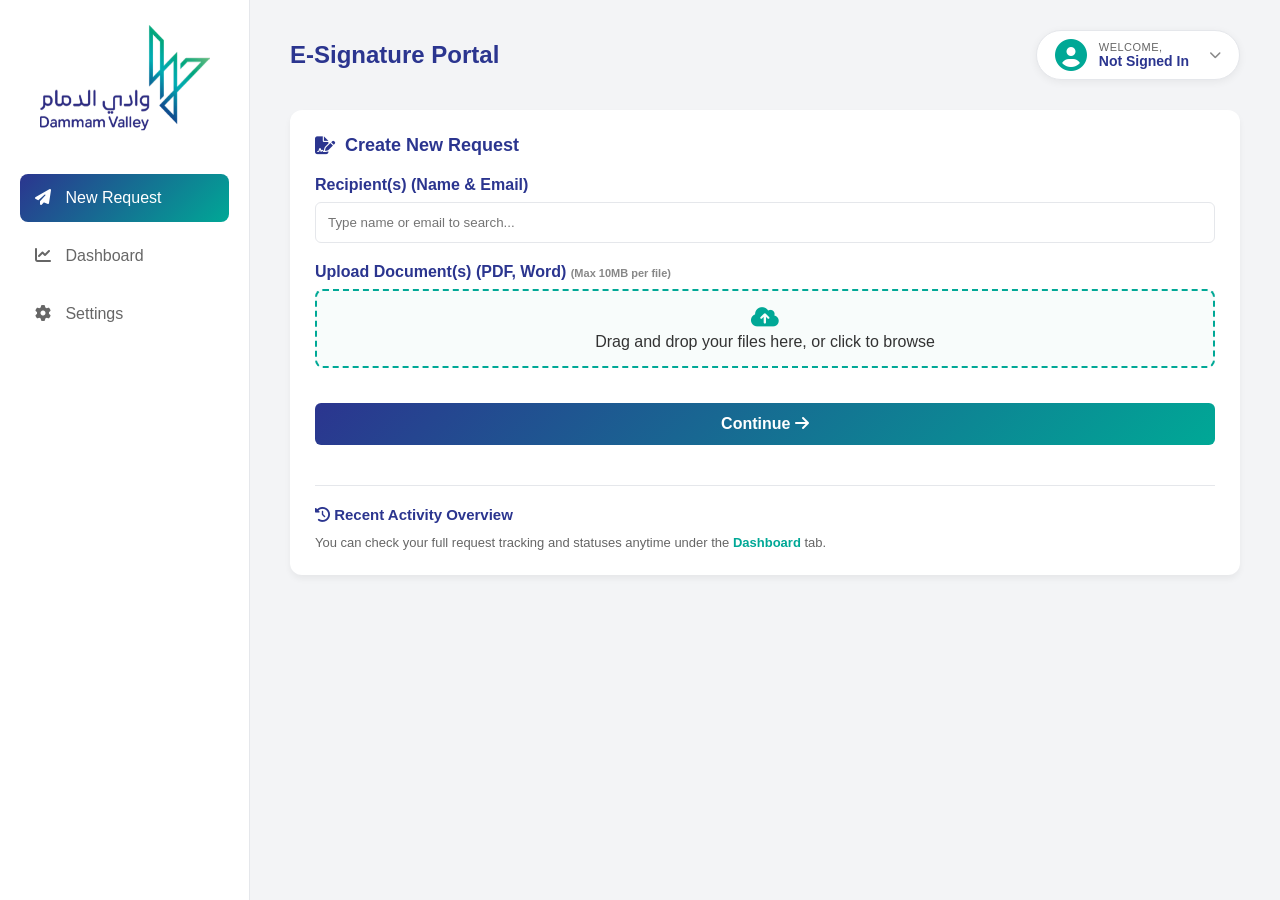
==== commit 9e56a050: "Update Good Look" ====
--- a/index.html
+++ b/index.html
@@ -5,7 +5,7 @@
     <meta name="viewport" content="width=device-width, initial-scale=1.0">
     <title>Dammam Valley E-Signature</title>
     
-    <!-- Stylesheets (تأكد أن المجلد اسمه css وأن الملفات داخله) -->
+    <!-- Stylesheets -->
     <link rel="stylesheet" href="css/style.css">
     <link rel="stylesheet" href="css/responsive.css">
     
@@ -47,19 +47,20 @@
             <div class="user-profile" id="userProfileBtn" onclick="AuthModule.toggleProfileMenu(event)">
                 <i class="fa-solid fa-circle-user avatar-icon"></i>
                 <div class="user-info">
-                    <span class="greeting">Welcome,</span>
-                    <span class="user-name" id="headerUserName">Loading...</span>
+                    <span class="greeting" id="profileGreeting">Welcome,</span>
+                    <span class="user-name" id="headerUserName">Not Signed In</span>
                 </div>
                 <i class="fa-solid fa-chevron-down" style="font-size: 12px; color: #888; margin-left: 8px;"></i>
                 
                 <div class="profile-menu" id="profileMenu" style="display: none;">
-                    <div class="profile-menu-header">
+                    <div class="profile-menu-header" id="profileMenuHeader" style="display: none;">
                         <span id="menuUserName" class="menu-name"></span>
                         <span id="menuUserEmail" class="menu-email"></span>
                     </div>
                     <div class="profile-menu-body">
-                        <button onclick="AuthModule.logoutUser()" class="btn-logout">
-                            <i class="fa-solid fa-arrow-right-from-bracket"></i> Sign Out
+                        <!-- Dynamic Auth Button (Sign In / Sign Out) -->
+                        <button id="authActionButton" onclick="AuthModule.handleAuthAction()" class="btn-signin">
+                            <i class="fa-solid fa-arrow-right-to-bracket"></i> Sign In
                         </button>
                     </div>
                 </div>
@@ -82,7 +83,7 @@
                 </div>
 
                 <div class="form-group">
-                    <label class="section-label">Upload Document(s) (PDF, Word)</label>
+                    <label class="section-label">Upload Document(s) (PDF, Word) <span style="font-size:11px; color:#888;">(Max 10MB per file)</span></label>
                     <div class="file-upload-box" onclick="document.getElementById('document').click()">
                         <i class="fa-solid fa-cloud-arrow-up"></i>
                         <input type="file" id="document" accept=".pdf, .doc, .docx" multiple style="display:none;">
@@ -98,6 +99,13 @@
                     Continue <i class="fa-solid fa-arrow-right"></i>
                 </button>
             </form>
+
+            <div style="margin-top: 40px; border-top: 1px solid var(--border-color); padding-top: 20px;">
+                <h3 style="font-size: 15px; color: var(--dv-dark-blue); margin-bottom: 12px;">
+                    <i class="fa-solid fa-clock-rotate-left"></i> Recent Activity Overview
+                </h3>
+                <p style="font-size: 13px; color: var(--text-muted);">You can check your full request tracking and statuses anytime under the <a href="javascript:void(0)" onclick="NavigationModule.showSection('dashboard')" style="color: var(--dv-teal); font-weight: bold; text-decoration: none;">Dashboard</a> tab.</p>
+            </div>
         </section>
 
         <!-- SECTION 2: Dashboard -->
@@ -180,7 +188,7 @@
         </div>
     </div>
 
-    <!-- Sending Options Modal -->
+    <!-- Sending Options Modal (No Exclamation Marks, Clean Text Descriptions) -->
     <div id="sendOptionsModal" class="modal">
         <div class="modal-content" style="max-width: 600px;">
             <span class="close" onclick="SubmissionModule.closeOptionsModal()">&times;</span>
@@ -204,27 +212,49 @@
                     <ul id="summaryRecipientsList" class="reorder-list"></ul>
                 </div>
 
-                <div class="routing-options" style="background: #f8fcfb; padding: 15px; border-radius: 8px; border: 1px solid var(--border-color); margin-bottom: 25px;">
-                    <label style="font-weight: bold; color: var(--dv-dark-blue); display: block; margin-bottom: 10px;">Routing Type:</label>
-                    <div style="display: flex; gap: 20px;">
-                        <label style="cursor: pointer;"><input type="radio" name="modalRouting" value="sequential" checked> Sequential</label>
-                        <label style="cursor: pointer;"><input type="radio" name="modalRouting" value="parallel"> Individual</label>
-                    </div>
-                </div>
-
-                <div class="modal-actions" style="display: flex; gap: 15px; justify-content: space-between; border-top: none; padding-top: 0;">
-                    <button class="btn-secondary" style="flex: 1; text-align: center; justify-content: center;" onclick="SubmissionModule.submitFinalRequest('manual')">
-                        <i class="fa-solid fa-pen-nib"></i> Manual Placement
-                    </button>
-                    <button class="btn-primary" style="flex: 1; text-align: center; justify-content: center;" onclick="SubmissionModule.submitFinalRequest('auto')">
-                        <i class="fa-solid fa-wand-magic-sparkles"></i> Auto Placement
-                    </button>
-                </div>
+                <!-- Routing Options Section (No Exclamation Marks) -->
+                <div class="routing-options" style="background: #f8fcfb; padding: 15px; border-radius: 8px; border: 1px solid var(--border-color); margin-bottom: 20px;">
+                    <label style="font-weight: bold; color: var(--dv-dark-blue); display: block; margin-bottom: 5px;">
+                        Routing Type:
+                    </label>
+                    <p style="font-size: 12px; color: var(--text-muted); margin-bottom: 10px;">Choose how recipients will receive and sign the document workflow.</p>
+                    
+                    <div style="display: flex; gap: 20px; align-items: center;">
+                        <label style="cursor: pointer; display: flex; align-items: center; gap: 5px;" id="groupLabel">
+                            <input type="radio" name="modalRouting" value="sequential" id="routeGroup" checked> Group <span style="font-size: 11px; color: #777;">(Sequential signing order)</span>
+                        </label>
+                        <label style="cursor: pointer; display: flex; align-items: center; gap: 5px;" id="individualLabel">
+                            <input type="radio" name="modalRouting" value="parallel" id="routeIndividual"> Individual <span style="font-size: 11px; color: #777;">(Simultaneous signing)</span>
+                        </label>
+                    </div>
+                    <!-- Amber Warning Notice for single recipient -->
+                    <p id="singleRecipientNotice" style="display: none; font-size: 12px; color: #b45309; background-color: #fef3c7; border: 1px solid #f59e0b; padding: 8px 12px; border-radius: 6px; margin-top: 10px; margin-bottom: 0; font-weight: 500;">
+                        Routing is automatically locked to 'Individual' because only one recipient is selected.
+                    </p>
+                </div>
+
+                <!-- Signature Placement Section -->
+                <div class="placement-options" style="background: #f8fcfb; padding: 15px; border-radius: 8px; border: 1px solid var(--border-color); margin-bottom: 25px;">
+                    <label style="font-weight: bold; color: var(--dv-dark-blue); display: block; margin-bottom: 5px;">
+                        Signature Placement:
+                    </label>
+                    <p style="font-size: 12px; color: var(--text-muted); margin-bottom: 12px;">Select how signature fields will be positioned on the document.</p>
+                    
+                    <div class="modal-actions" style="display: flex; gap: 15px; justify-content: space-between; border-top: none; padding-top: 0; margin-top: 0;">
+                        <button class="btn-secondary" style="flex: 1; text-align: center; justify-content: center;" onclick="SubmissionModule.submitFinalRequest('manual')" title="Manual Placement">
+                            <i class="fa-solid fa-pen-nib"></i> Manual Placement
+                        </button>
+                        <button class="btn-primary" style="flex: 1; text-align: center; justify-content: center;" onclick="SubmissionModule.submitFinalRequest('auto')" title="Auto Placement">
+                            <i class="fa-solid fa-wand-magic-sparkles"></i> Auto Placement
+                        </button>
+                    </div>
+                </div>
+
             </div>
         </div>
     </div>
 
-    <!-- Modular JavaScript Files (Loaded in specific order) -->
+    <!-- JavaScript Files -->
     <script src="js/config.js"></script>
     <script src="js/auth.js"></script>
     <script src="js/navigation.js"></script>
--- a/css/style.css
+++ b/css/style.css
@@ -312,11 +312,11 @@
     color: var(--text-muted); 
 }
 
-/* File Upload & Preview List */
+/* File Upload Box - Reduced Size */
 .file-upload-box {
     border: 2px dashed var(--dv-teal);
     border-radius: 8px;
-    padding: 30px;
+    padding: 15px 20px;
     text-align: center;
     background-color: #f8fcfb;
     position: relative;
@@ -324,9 +324,9 @@
 }
 
 .file-upload-box i {
-    font-size: 30px;
+    font-size: 22px;
     color: var(--dv-teal);
-    margin-bottom: 10px;
+    margin-bottom: 5px;
 }
 
 .uploaded-files-list {
@@ -416,18 +416,27 @@
 }
 
 /* ==========================================
-   7. TABLES & STATUS BADGES
+   7. TABLES & UNIFORM ALIGNED COLUMNS
    ========================================== */
 .requests-table {
     width: 100%;
     border-collapse: collapse;
+    table-layout: fixed; /* Ensures strict alignment matching between both tables */
 }
 
 .requests-table th, .requests-table td {
     padding: 15px;
     text-align: left;
     border-bottom: 1px solid var(--border-color);
-}
+    word-break: break-word;
+}
+
+/* Strict Column Width Proportions */
+.requests-table th:nth-child(1), .requests-table td:nth-child(1) { width: 25%; }
+.requests-table th:nth-child(2), .requests-table td:nth-child(2) { width: 35%; }
+.requests-table th:nth-child(3), .requests-table td:nth-child(3) { width: 15%; }
+.requests-table th:nth-child(4), .requests-table td:nth-child(4) { width: 15%; }
+.requests-table th:nth-child(5), .requests-table td:nth-child(5) { width: 10%; text-align: center; }
 
 .status {
     padding: 5px 12px;
@@ -447,8 +456,8 @@
 }
 
 .status.declined {
-    background: #fde8e8;
-    color: #c81e1e;
+    background: #fee2e2;
+    color: #b91c1c;
 }
 
 /* ==========================================
@@ -569,4 +578,26 @@
 .reorder-controls button:disabled {
     color: #d1d5db;
     cursor: not-allowed;
+}
+
+/* Sign In Button Style */
+.btn-signin {
+    width: 100%;
+    background: #e0f2f1;
+    color: var(--dv-teal);
+    border: none;
+    padding: 10px;
+    border-radius: 6px;
+    cursor: pointer;
+    font-weight: bold;
+    display: flex;
+    align-items: center;
+    justify-content: center;
+    gap: 8px;
+    transition: background 0.2s;
+}
+
+.btn-signin:hover {
+    background: var(--dv-teal);
+    color: white;
 }
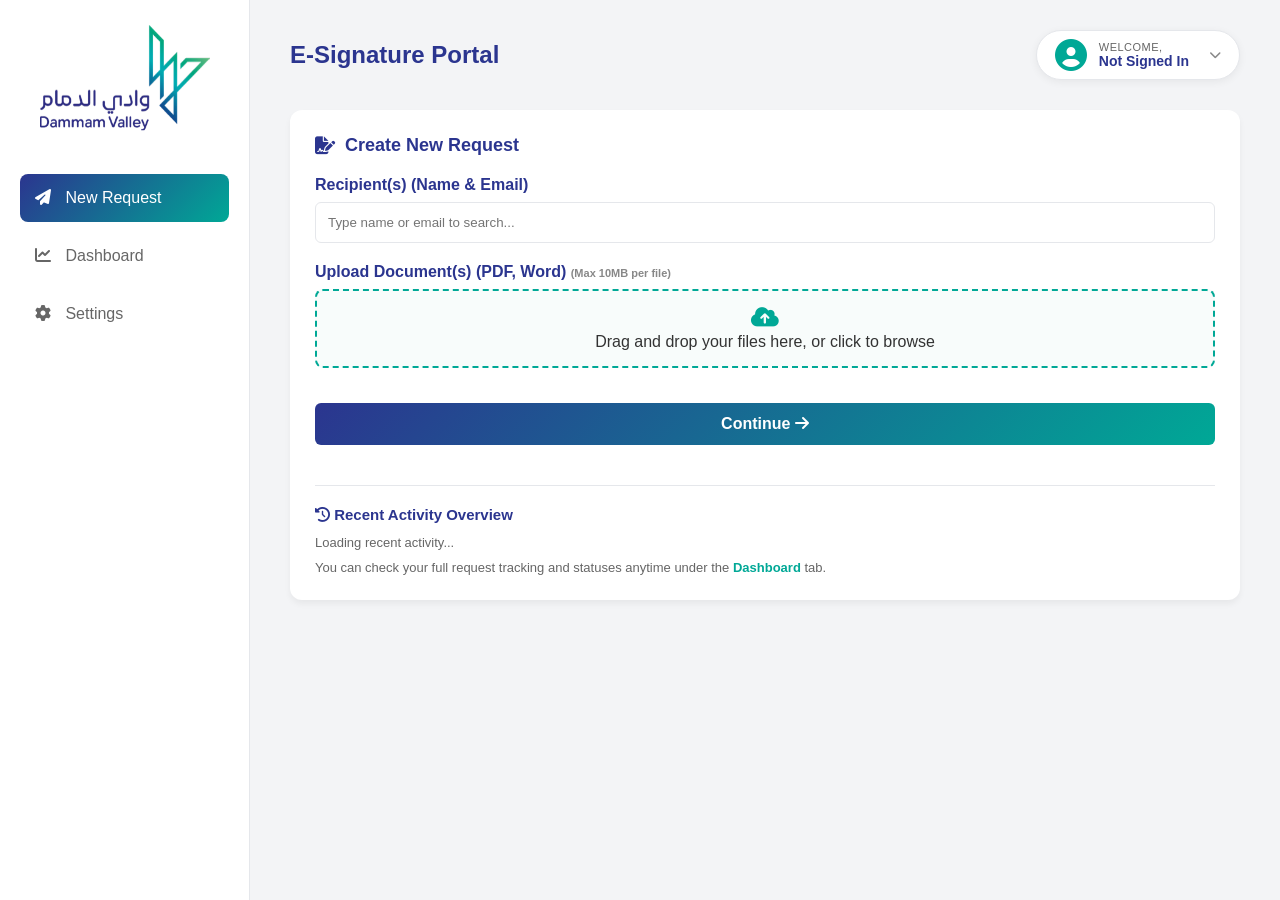
==== commit ff7e0cf9: "Update Some Auth." ====
--- a/index.html
+++ b/index.html
@@ -104,7 +104,11 @@
                 <h3 style="font-size: 15px; color: var(--dv-dark-blue); margin-bottom: 12px;">
                     <i class="fa-solid fa-clock-rotate-left"></i> Recent Activity Overview
                 </h3>
-                <p style="font-size: 13px; color: var(--text-muted);">You can check your full request tracking and statuses anytime under the <a href="javascript:void(0)" onclick="NavigationModule.showSection('dashboard')" style="color: var(--dv-teal); font-weight: bold; text-decoration: none;">Dashboard</a> tab.</p>
+                <!-- Container for Recent Activity Table -->
+                <div id="recentActivityContainer">
+                    <p style="font-size: 13px; color: var(--text-muted);">Loading recent activity...</p>
+                </div>
+                <p style="font-size: 13px; color: var(--text-muted); margin-top: 10px;">You can check your full request tracking and statuses anytime under the <a href="javascript:void(0)" onclick="NavigationModule.showSection('dashboard')" style="color: var(--dv-teal); font-weight: bold; text-decoration: none;">Dashboard</a> tab.</p>
             </div>
         </section>
 
--- a/css/style.css
+++ b/css/style.css
@@ -458,6 +458,12 @@
 .status.declined {
     background: #fee2e2;
     color: #b91c1c;
+}
+
+/* Added Cancelled status styling */
+.status.cancelled {
+    background: #fde8e8; /* Light red background */
+    color: #991b1b;     /* Dark red text */
 }
 
 /* ==========================================
